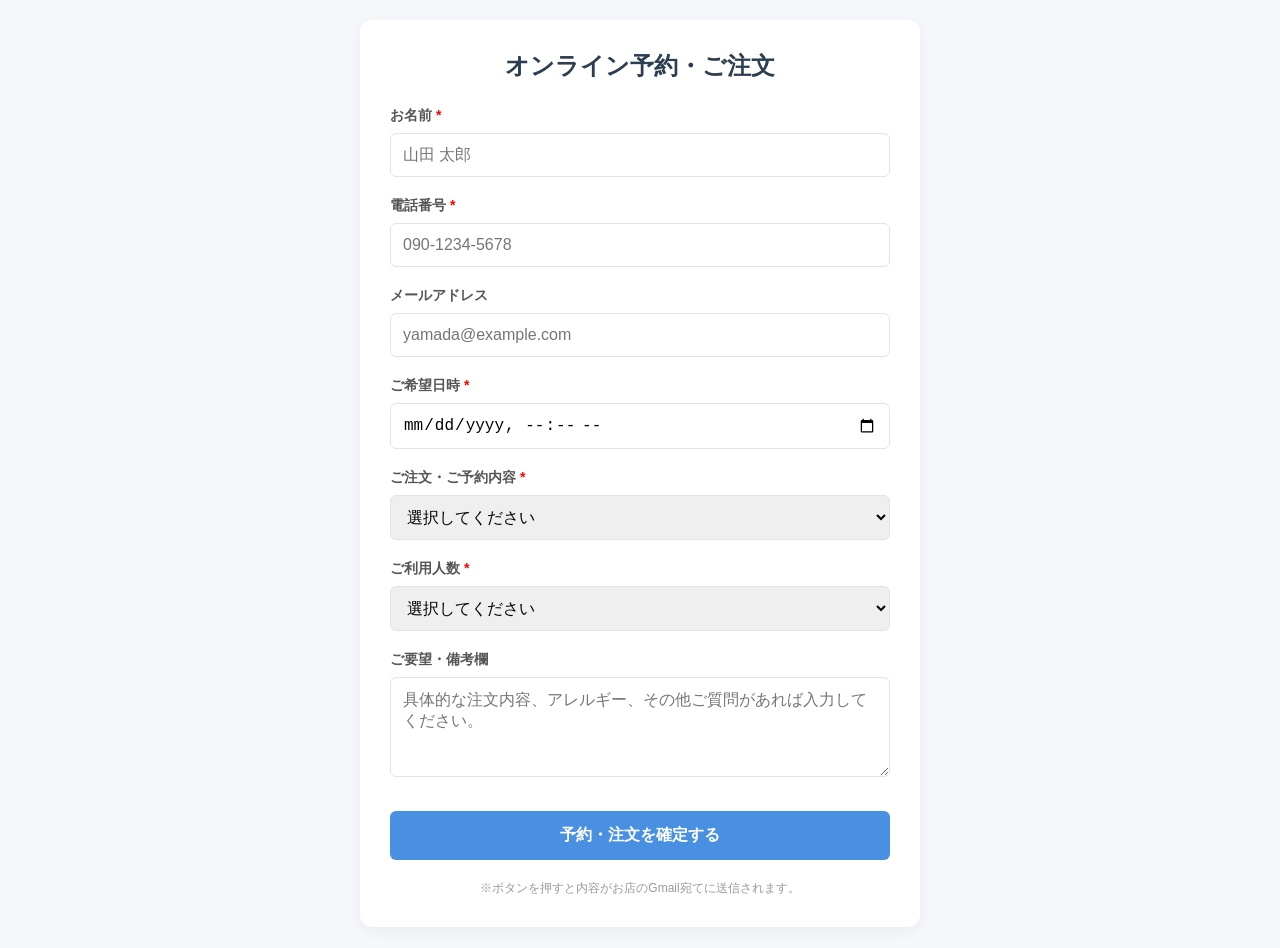
==== index.html @ 0af79a98 "Update index.html" ====
<!DOCTYPE html>
<html lang="ja">
<head>
    <meta charset="UTF-8">
    <meta name="viewport" content="width=device-width, initial-scale=1.0">
    <title>ご予約・ご注文フォーム</title>
    <style>
        :root {
            --primary-color: #4a90e2;
            --background-color: #f5f7fa;
            --card-background: #ffffff;
            --text-color: #333333;
            --border-color: #e1e4e8;
        }

        body {
            font-family: 'Helvetica Neue', Arial, sans-serif;
            background-color: var(--background-color);
            color: var(--text-color);
            margin: 0;
            padding: 20px;
            display: flex;
            justify-content: center;
            align-items: center;
            min-height: 100vh;
            box-sizing: border-box;
        }

        .reservation-card {
            background: var(--card-background);
            padding: 30px;
            border-radius: 12px;
            box-shadow: 0 4px 15px rgba(0, 0, 0, 0.05);
            width: 100%;
            max-width: 500px;
        }

        h2 {
            text-align: center;
            margin-top: 0;
            margin-bottom: 25px;
            color: #2c3e50;
            font-size: 24px;
        }

        .form-group {
            margin-bottom: 20px;
        }

        label {
            display: block;
            margin-bottom: 8px;
            font-weight: bold;
            font-size: 14px;
            color: #555;
        }

        input[type="text"],
        input[type="tel"],
        input[type="email"],
        input[type="datetime-local"],
        select,
        textarea {
            width: 100%;
            padding: 12px;
            border: 1px solid var(--border-color);
            border-radius: 6px;
            font-size: 16px;
            box-sizing: border-box;
            transition: border-color 0.3s;
        }

        input:focus, select:focus, textarea:focus {
            outline: none;
            border-color: var(--primary-color);
        }

        textarea {
            resize: vertical;
            min-height: 100px;
        }

        .submit-btn {
            width: 100%;
            background-color: var(--primary-color);
            color: white;
            border: none;
            padding: 14px;
            font-size: 16px;
            font-weight: bold;
            border-radius: 6px;
            cursor: pointer;
            transition: background-color 0.3s;
            margin-top: 10px;
        }

        .submit-btn:hover {
            background-color: #357abd;
        }

        .footer-note {
            text-align: center;
            font-size: 12px;
            color: #999;
            margin-top: 20px;
        }
    </style>
</head>
<body>

<div class="reservation-card">
    <h2>オンライン予約・ご注文</h2>
    
    <form action="https://formsubmit.co/kyuppi000@gmail.com" method="POST">
        
        <input type="hidden" name="_captcha" value="false">
        
        <input type="hidden" name="_subject" value="【自動通知】新しい予約・注文の申し込みが入りました！">

        <div class="form-group">
            <label for="name">お名前 <span style="color: red;">*</span></label>
            <input type="text" id="name" name="お名前" placeholder="山田 太郎" required>
        </div>

        <div class="form-group">
            <label for="tel">電話番号 <span style="color: red;">*</span></label>
            <input type="tel" id="tel" name="電話番号" placeholder="090-1234-5678" required>
        </div>

        <div class="form-group">
            <label for="email">メールアドレス</label>
            <input type="email" id="email" name="メールアドレス" placeholder="yamada@example.com">
        </div>

        <div class="form-group">
            <label for="datetime">ご希望日時 <span style="color: red;">*</span></label>
            <input type="datetime-local" id="datetime" name="ご希望日時" required>
        </div>

        <div class="form-group">
            <label for="order-select">ご注文・ご予約内容 <span style="color: red;">*</span></label>
            <select id="order-select" name="注文・予約内容" required>
                <option value="" disabled selected>選択してください</option>
                <option value="コースA（通常プラン）">コースA（通常プラン）</option>
                <option value="コースB（プレミアムプラン）">コースB（プレミアムプラン）</option>
                <option value="席のみのご予約">席のみのご予約</option>
                <option value="その他（備考欄に記載）">その他（備考欄に記載）</option>
            </select>
        </div>

        <div class="form-group">
            <label for="guests">ご利用人数 <span style="color: red;">*</span></label>
            <select id="guests" name="ご利用人数" required>
                <option value="" disabled selected>選択してください</option>
                <option value="1名">1名</option>
                <option value="2名">2名</option>
                <option value="3名">3名</option>
                <option value="4名">4名</option>
                <option value="5名以上">5名以上</option>
            </select>
        </div>

        <div class="form-group">
            <label for="comments">ご要望・備考欄</label>
            <textarea id="comments" name="ご要望・備考" placeholder="具体的な注文内容、アレルギー、その他ご質問があれば入力してください。"></textarea>
        </div>

        <button type="submit" class="submit-btn">予約・注文を確定する</button>
    </form>
    
    <div class="footer-note">
        ※ボタンを押すと内容がお店のGmail宛てに送信されます。
    </div>
</div>

</body>
</html>
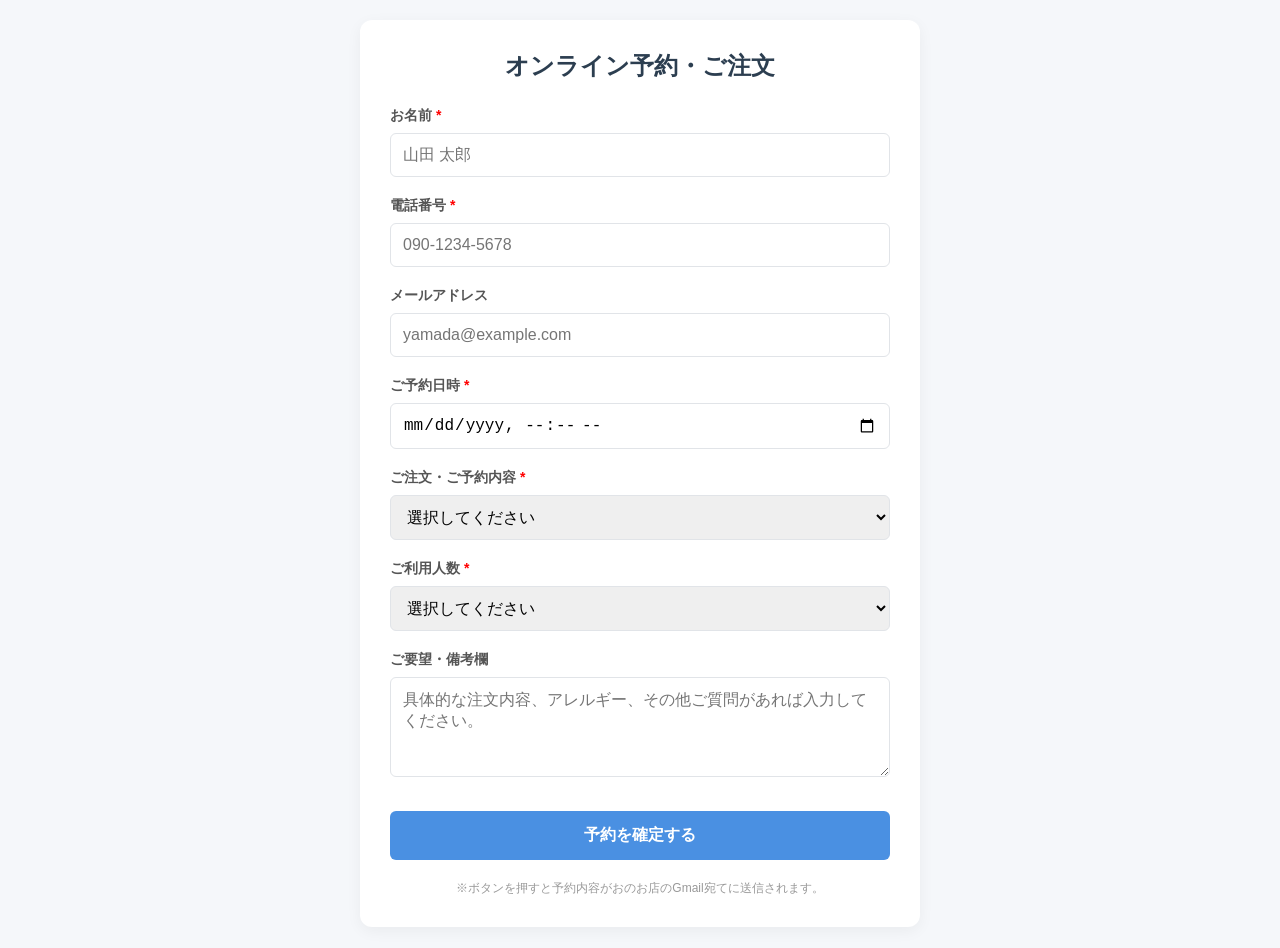
==== commit 0f2e902c: "Update index.html" ====
--- a/index.html
+++ b/index.html
@@ -114,7 +114,6 @@
     <form action="https://formsubmit.co/kyuppi000@gmail.com" method="POST">
         
         <input type="hidden" name="_captcha" value="false">
-        
         <input type="hidden" name="_subject" value="【自動通知】新しい予約・注文の申し込みが入りました！">
 
         <div class="form-group">
@@ -133,8 +132,8 @@
         </div>
 
         <div class="form-group">
-            <label for="datetime">ご希望日時 <span style="color: red;">*</span></label>
-            <input type="datetime-local" id="datetime" name="ご希望日時" required>
+            <label for="datetime">ご予約日時 <span style="color: red;">*</span></label>
+            <input type="datetime-local" id="datetime" name="ご予約日時" required>
         </div>
 
         <div class="form-group">
@@ -165,11 +164,11 @@
             <textarea id="comments" name="ご要望・備考" placeholder="具体的な注文内容、アレルギー、その他ご質問があれば入力してください。"></textarea>
         </div>
 
-        <button type="submit" class="submit-btn">予約・注文を確定する</button>
+        <button type="submit" class="submit-btn">予約を確定する</button>
     </form>
     
     <div class="footer-note">
-        ※ボタンを押すと内容がお店のGmail宛てに送信されます。
+        ※ボタンを押すと予約内容がおのお店のGmail宛てに送信されます。
     </div>
 </div>
 
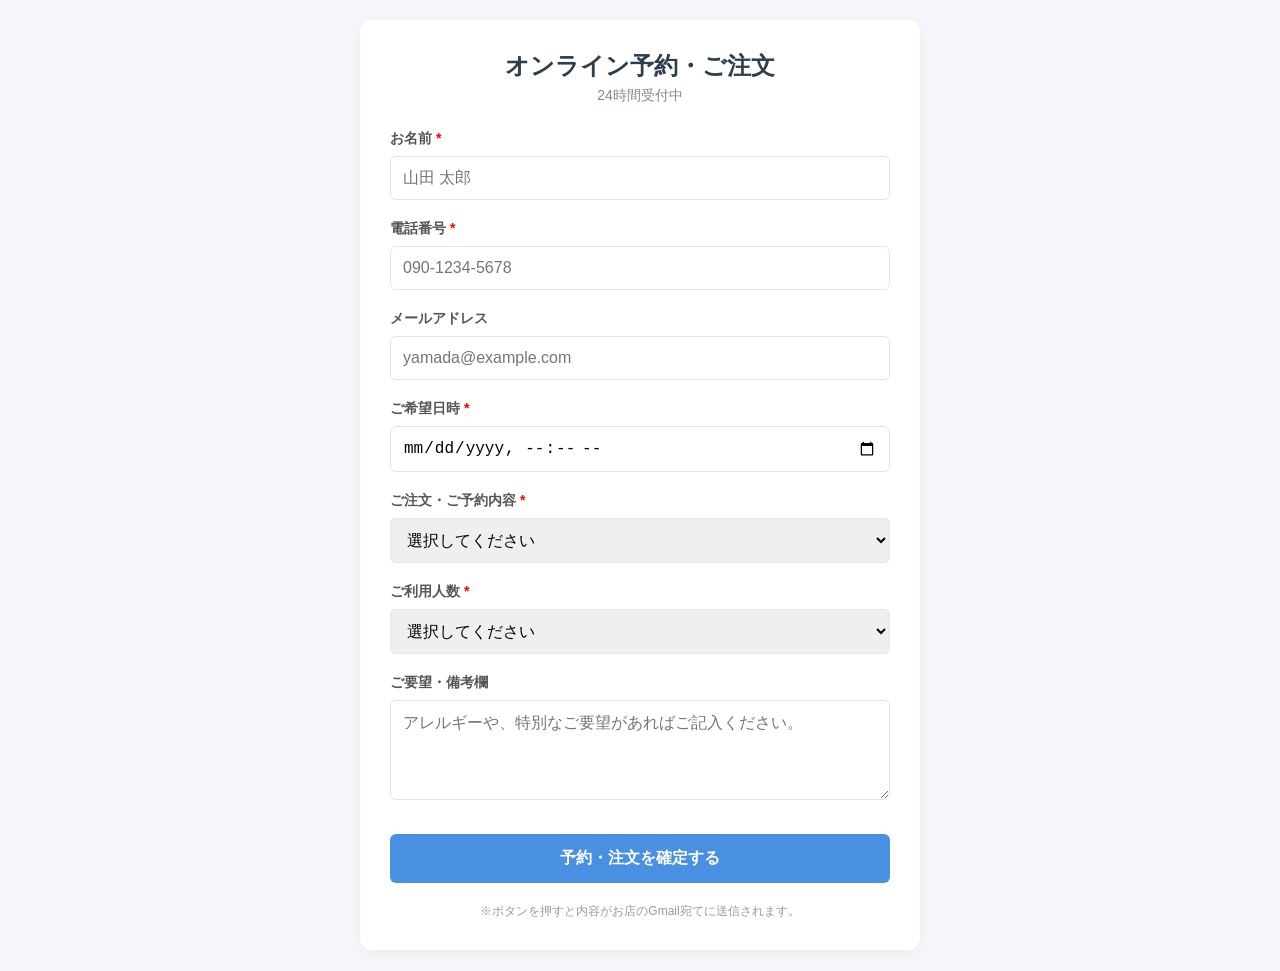
==== commit 29060851: "Revise online reservation form structure and styles Updated the reservation form with new layout and" ====
--- a/index.html
+++ b/index.html
@@ -3,7 +3,7 @@
 <head>
     <meta charset="UTF-8">
     <meta name="viewport" content="width=device-width, initial-scale=1.0">
-    <title>ご予約・ご注文フォーム</title>
+    <title>オンライン予約・ご注文フォーム</title>
     <style>
         :root {
             --primary-color: #4a90e2;
@@ -38,9 +38,29 @@
         h2 {
             text-align: center;
             margin-top: 0;
-            margin-bottom: 25px;
+            margin-bottom: 5px;
             color: #2c3e50;
             font-size: 24px;
+        }
+
+        .subtitle {
+            text-align: center;
+            color: #7f8c8d;
+            font-size: 14px;
+            margin-bottom: 25px;
+        }
+
+        /* 💡 臨時休業などのお知らせを表示するエリア */
+        .notice-banner {
+            background-color: #fff3cd;
+            border-left: 4px solid #ffc107;
+            color: #856404;
+            padding: 12px;
+            margin-bottom: 20px;
+            border-radius: 4px;
+            font-size: 14px;
+            font-weight: bold;
+            display: none; /* お知らせがある時だけ、ここを 'block' に書き換えます */
         }
 
         .form-group {
@@ -110,10 +130,16 @@
 
 <div class="reservation-card">
     <h2>オンライン予約・ご注文</h2>
+    <div class="subtitle">24時間受付中</div>
+
+    <div class="notice-banner">
+        【重要なお知らせ】〇月〇日は臨時休業とさせていただきます。
+    </div>
     
     <form action="https://formsubmit.co/kyuppi000@gmail.com" method="POST">
         
         <input type="hidden" name="_captcha" value="false">
+        
         <input type="hidden" name="_subject" value="【自動通知】新しい予約・注文の申し込みが入りました！">
 
         <div class="form-group">
@@ -132,7 +158,7 @@
         </div>
 
         <div class="form-group">
-            <label for="datetime">ご予約日時 <span style="color: red;">*</span></label>
+            <label for="datetime">ご希望日時 <span style="color: red;">*</span></label>
             <input type="datetime-local" id="datetime" name="ご予約日時" required>
         </div>
 
@@ -140,9 +166,13 @@
             <label for="order-select">ご注文・ご予約内容 <span style="color: red;">*</span></label>
             <select id="order-select" name="注文・予約内容" required>
                 <option value="" disabled selected>選択してください</option>
+                
                 <option value="コースA（通常プラン）">コースA（通常プラン）</option>
                 <option value="コースB（プレミアムプラン）">コースB（プレミアムプラン）</option>
                 <option value="席のみのご予約">席のみのご予約</option>
+                
+                <option value="限定イベントプラン" disabled>限定イベントプラン（本日売り切れ）</option>
+                
                 <option value="その他（備考欄に記載）">その他（備考欄に記載）</option>
             </select>
         </div>
@@ -161,14 +191,14 @@
 
         <div class="form-group">
             <label for="comments">ご要望・備考欄</label>
-            <textarea id="comments" name="ご要望・備考" placeholder="具体的な注文内容、アレルギー、その他ご質問があれば入力してください。"></textarea>
-        </div>
-
-        <button type="submit" class="submit-btn">予約を確定する</button>
+            <textarea id="comments" name="ご要望・備考" placeholder="アレルギーや、特別なご要望があればご記入ください。"></textarea>
+        </div>
+
+        <button type="submit" class="submit-btn">予約・注文を確定する</button>
     </form>
     
     <div class="footer-note">
-        ※ボタンを押すと予約内容がおのお店のGmail宛てに送信されます。
+        ※ボタンを押すと内容がお店のGmail宛てに送信されます。
     </div>
 </div>
 
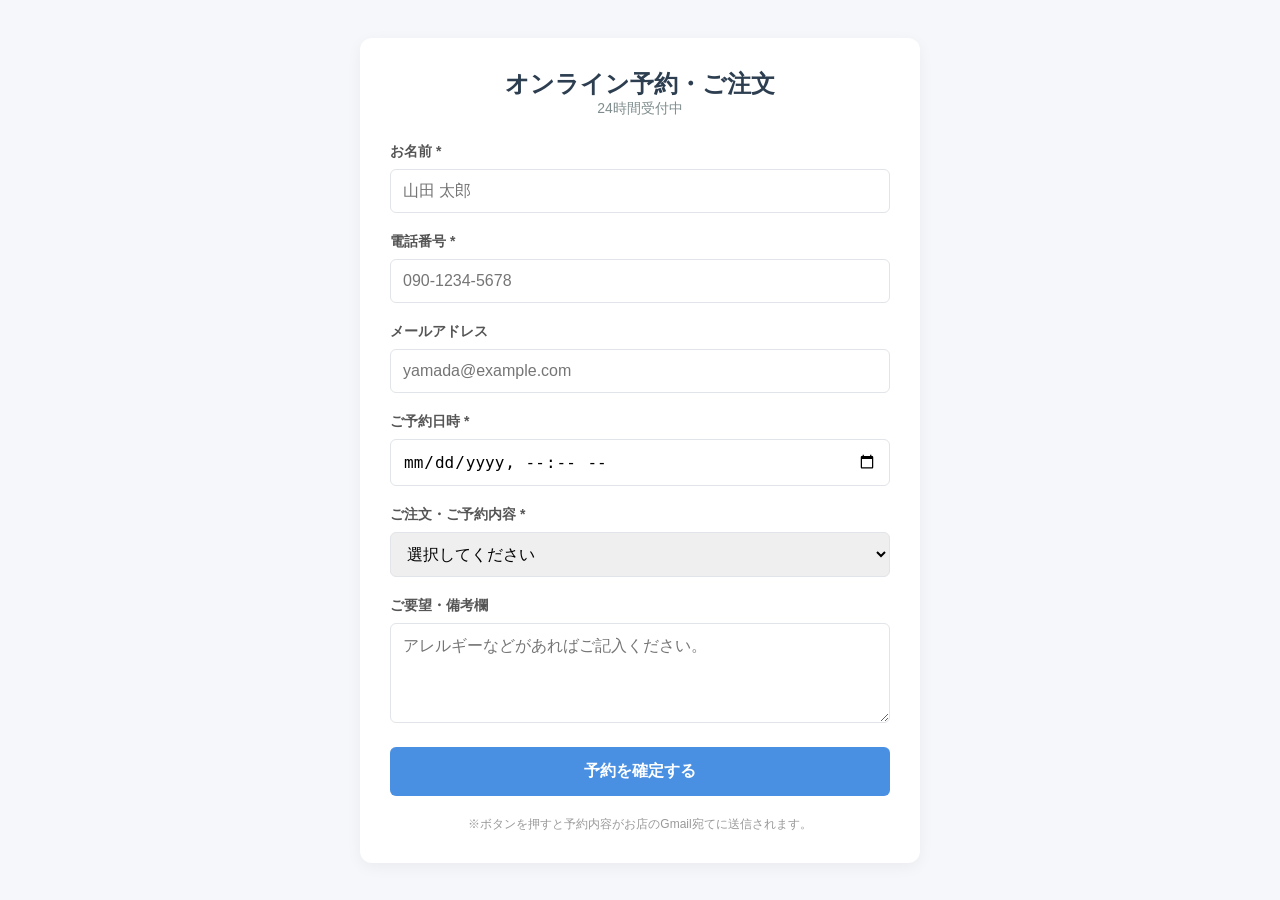
==== commit 834d7beb: "Update index.html" ====
--- a/index.html
+++ b/index.html
@@ -3,127 +3,21 @@
 <head>
     <meta charset="UTF-8">
     <meta name="viewport" content="width=device-width, initial-scale=1.0">
-    <title>オンライン予約・ご注文フォーム</title>
+    <title>オンライン予約・ご注文</title>
     <style>
-        :root {
-            --primary-color: #4a90e2;
-            --background-color: #f5f7fa;
-            --card-background: #ffffff;
-            --text-color: #333333;
-            --border-color: #e1e4e8;
-        }
-
-        body {
-            font-family: 'Helvetica Neue', Arial, sans-serif;
-            background-color: var(--background-color);
-            color: var(--text-color);
-            margin: 0;
-            padding: 20px;
-            display: flex;
-            justify-content: center;
-            align-items: center;
-            min-height: 100vh;
-            box-sizing: border-box;
-        }
-
-        .reservation-card {
-            background: var(--card-background);
-            padding: 30px;
-            border-radius: 12px;
-            box-shadow: 0 4px 15px rgba(0, 0, 0, 0.05);
-            width: 100%;
-            max-width: 500px;
-        }
-
-        h2 {
-            text-align: center;
-            margin-top: 0;
-            margin-bottom: 5px;
-            color: #2c3e50;
-            font-size: 24px;
-        }
-
-        .subtitle {
-            text-align: center;
-            color: #7f8c8d;
-            font-size: 14px;
-            margin-bottom: 25px;
-        }
-
-        /* 💡 臨時休業などのお知らせを表示するエリア */
-        .notice-banner {
-            background-color: #fff3cd;
-            border-left: 4px solid #ffc107;
-            color: #856404;
-            padding: 12px;
-            margin-bottom: 20px;
-            border-radius: 4px;
-            font-size: 14px;
-            font-weight: bold;
-            display: none; /* お知らせがある時だけ、ここを 'block' に書き換えます */
-        }
-
-        .form-group {
-            margin-bottom: 20px;
-        }
-
-        label {
-            display: block;
-            margin-bottom: 8px;
-            font-weight: bold;
-            font-size: 14px;
-            color: #555;
-        }
-
-        input[type="text"],
-        input[type="tel"],
-        input[type="email"],
-        input[type="datetime-local"],
-        select,
-        textarea {
-            width: 100%;
-            padding: 12px;
-            border: 1px solid var(--border-color);
-            border-radius: 6px;
-            font-size: 16px;
-            box-sizing: border-box;
-            transition: border-color 0.3s;
-        }
-
-        input:focus, select:focus, textarea:focus {
-            outline: none;
-            border-color: var(--primary-color);
-        }
-
-        textarea {
-            resize: vertical;
-            min-height: 100px;
-        }
-
-        .submit-btn {
-            width: 100%;
-            background-color: var(--primary-color);
-            color: white;
-            border: none;
-            padding: 14px;
-            font-size: 16px;
-            font-weight: bold;
-            border-radius: 6px;
-            cursor: pointer;
-            transition: background-color 0.3s;
-            margin-top: 10px;
-        }
-
-        .submit-btn:hover {
-            background-color: #357abd;
-        }
-
-        .footer-note {
-            text-align: center;
-            font-size: 12px;
-            color: #999;
-            margin-top: 20px;
-        }
+        :root { --primary-color: #4a90e2; --background-color: #f5f7fa; --card-background: #ffffff; --text-color: #333333; --border-color: #e1e4e8; }
+        body { font-family: 'Helvetica Neue', Arial, sans-serif; background-color: var(--background-color); color: var(--text-color); margin: 0; padding: 20px; display: flex; justify-content: center; align-items: center; min-height: 100vh; box-sizing: border-box; }
+        .reservation-card { background: var(--card-background); padding: 30px; border-radius: 12px; box-shadow: 0 4px 15px rgba(0, 0, 0, 0.05); width: 100%; max-width: 500px; }
+        h2, .subtitle { text-align: center; margin: 0; }
+        h2 { color: #2c3e50; font-size: 24px; }
+        .subtitle { color: #7f8c8d; font-size: 14px; margin-bottom: 25px; }
+        .notice-banner { background-color: #fff3cd; border-left: 4px solid #ffc107; color: #856404; padding: 12px; margin-bottom: 20px; border-radius: 4px; font-size: 14px; font-weight: bold; display: none; }
+        .form-group { margin-bottom: 20px; }
+        label { display: block; margin-bottom: 8px; font-weight: bold; font-size: 14px; color: #555; }
+        input, select, textarea { width: 100%; padding: 12px; border: 1px solid var(--border-color); border-radius: 6px; font-size: 16px; box-sizing: border-box; }
+        textarea { resize: vertical; min-height: 100px; }
+        .submit-btn { width: 100%; background-color: var(--primary-color); color: white; border: none; padding: 14px; font-size: 16px; font-weight: bold; border-radius: 6px; cursor: pointer; }
+        .footer-note { text-align: center; font-size: 12px; color: #999; margin-top: 20px; }
     </style>
 </head>
 <body>
@@ -132,75 +26,82 @@
     <h2>オンライン予約・ご注文</h2>
     <div class="subtitle">24時間受付中</div>
 
-    <div class="notice-banner">
-        【重要なお知らせ】〇月〇日は臨時休業とさせていただきます。
-    </div>
+    <div id="holiday-notice" class="notice-banner">【重要】本日は臨時休業とさせていただきます。</div>
     
     <form action="https://formsubmit.co/kyuppi000@gmail.com" method="POST">
-        
         <input type="hidden" name="_captcha" value="false">
-        
-        <input type="hidden" name="_subject" value="【自動通知】新しい予約・注文の申し込みが入りました！">
+        <input type="hidden" name="_subject" value="【自動通知】新しい予約・注文が入りました！">
 
         <div class="form-group">
-            <label for="name">お名前 <span style="color: red;">*</span></label>
-            <input type="text" id="name" name="お名前" placeholder="山田 太郎" required>
+            <label>お名前 *</label>
+            <input type="text" name="お名前" placeholder="山田 太郎" required>
         </div>
 
         <div class="form-group">
-            <label for="tel">電話番号 <span style="color: red;">*</span></label>
-            <input type="tel" id="tel" name="電話番号" placeholder="090-1234-5678" required>
+            <label>電話番号 *</label>
+            <input type="tel" name="電話番号" placeholder="090-1234-5678" required>
         </div>
 
         <div class="form-group">
-            <label for="email">メールアドレス</label>
-            <input type="email" id="email" name="メールアドレス" placeholder="yamada@example.com">
+            <label>メールアドレス</label>
+            <input type="email" name="メールアドレス" placeholder="yamada@example.com">
         </div>
 
         <div class="form-group">
-            <label for="datetime">ご希望日時 <span style="color: red;">*</span></label>
-            <input type="datetime-local" id="datetime" name="ご予約日時" required>
+            <label>ご予約日時 *</label>
+            <input type="datetime-local" name="ご予約日時" required>
         </div>
 
         <div class="form-group">
-            <label for="order-select">ご注文・ご予約内容 <span style="color: red;">*</span></label>
+            <label>ご注文・ご予約内容 *</label>
             <select id="order-select" name="注文・予約内容" required>
                 <option value="" disabled selected>選択してください</option>
-                
-                <option value="コースA（通常プラン）">コースA（通常プラン）</option>
-                <option value="コースB（プレミアムプラン）">コースB（プレミアムプラン）</option>
-                <option value="席のみのご予約">席のみのご予約</option>
-                
-                <option value="限定イベントプラン" disabled>限定イベントプラン（本日売り切れ）</option>
-                
-                <option value="その他（備考欄に記載）">その他（備考欄に記載）</option>
+                <option value="コースA（通常プラン）" id="menu-A">コースA（通常プラン）</option>
+                <option value="コースB（プレミアムプラン）" id="menu-B">コースB（プレミアムプラン）</option>
+                <option value="席のみのご予約" id="menu-C">席のみのご予約</option>
             </select>
         </div>
 
         <div class="form-group">
-            <label for="guests">ご利用人数 <span style="color: red;">*</span></label>
-            <select id="guests" name="ご利用人数" required>
-                <option value="" disabled selected>選択してください</option>
-                <option value="1名">1名</option>
-                <option value="2名">2名</option>
-                <option value="3名">3名</option>
-                <option value="4名">4名</option>
-                <option value="5名以上">5名以上</option>
-            </select>
+            <label>ご要望・備考欄</label>
+            <textarea name="ご要望・備考" placeholder="アレルギーなどがあればご記入ください。"></textarea>
         </div>
 
-        <div class="form-group">
-            <label for="comments">ご要望・備考欄</label>
-            <textarea id="comments" name="ご要望・備考" placeholder="アレルギーや、特別なご要望があればご記入ください。"></textarea>
-        </div>
-
-        <button type="submit" class="submit-btn">予約・注文を確定する</button>
+        <button type="submit" class="submit-btn" id="submit-btn">予約を確定する</button>
     </form>
-    
-    <div class="footer-note">
-        ※ボタンを押すと内容がお店のGmail宛てに送信されます。
-    </div>
+    <div class="footer-note">※ボタンを押すと予約内容がお店のGmail宛てに送信されます。</div>
 </div>
 
+<script>
+    // 管理画面からの設定を読み込んで反映する
+    function reflectAdminSettings() {
+        // 臨時休業のチェック
+        const isHoliday = localStorage.getItem('isHoliday') === 'true';
+        const holidayNotice = document.getElementById('holiday-notice');
+        const submitBtn = document.getElementById('submit-btn');
+        if (isHoliday) {
+            holidayNotice.style.display = 'block';
+            submitBtn.disabled = true;
+            submitBtn.style.backgroundColor = '#ccc';
+            submitBtn.innerText = 'ただいま休業中です';
+        }
+
+        // 売り切れのチェック
+        if (localStorage.getItem('soldOutA') === 'true') {
+            const m = document.getElementById('menu-A');
+            m.disabled = true; m.innerText += '（売り切れ）';
+        }
+        if (localStorage.getItem('soldOutB') === 'true') {
+            const m = document.getElementById('menu-B');
+            m.disabled = true; m.innerText += '（売り切れ）';
+        }
+        if (localStorage.getItem('soldOutC') === 'true') {
+            const m = document.getElementById('menu-C');
+            m.disabled = true; m.innerText += '（売り切れ）';
+        }
+    }
+    window.onload = reflectAdminSettings;
+</script>
 </body>
 </html>
+
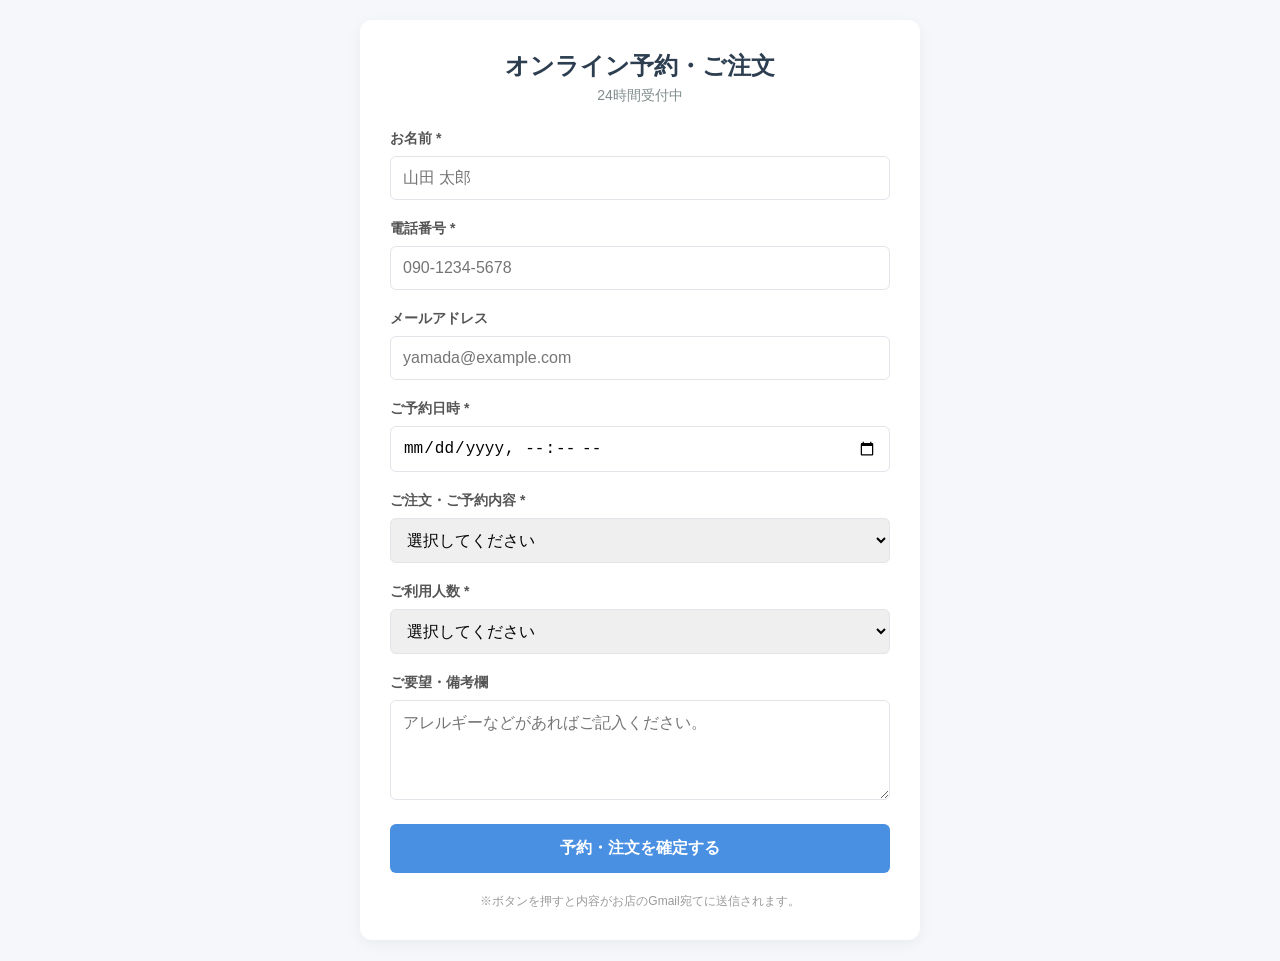
==== commit 530f1cab: "Update index.html" ====
--- a/index.html
+++ b/index.html
@@ -3,21 +3,110 @@
 <head>
     <meta charset="UTF-8">
     <meta name="viewport" content="width=device-width, initial-scale=1.0">
-    <title>オンライン予約・ご注文</title>
+    <title>オンライン予約・ご注文フォーム</title>
     <style>
-        :root { --primary-color: #4a90e2; --background-color: #f5f7fa; --card-background: #ffffff; --text-color: #333333; --border-color: #e1e4e8; }
-        body { font-family: 'Helvetica Neue', Arial, sans-serif; background-color: var(--background-color); color: var(--text-color); margin: 0; padding: 20px; display: flex; justify-content: center; align-items: center; min-height: 100vh; box-sizing: border-box; }
-        .reservation-card { background: var(--card-background); padding: 30px; border-radius: 12px; box-shadow: 0 4px 15px rgba(0, 0, 0, 0.05); width: 100%; max-width: 500px; }
-        h2, .subtitle { text-align: center; margin: 0; }
-        h2 { color: #2c3e50; font-size: 24px; }
-        .subtitle { color: #7f8c8d; font-size: 14px; margin-bottom: 25px; }
-        .notice-banner { background-color: #fff3cd; border-left: 4px solid #ffc107; color: #856404; padding: 12px; margin-bottom: 20px; border-radius: 4px; font-size: 14px; font-weight: bold; display: none; }
-        .form-group { margin-bottom: 20px; }
-        label { display: block; margin-bottom: 8px; font-weight: bold; font-size: 14px; color: #555; }
-        input, select, textarea { width: 100%; padding: 12px; border: 1px solid var(--border-color); border-radius: 6px; font-size: 16px; box-sizing: border-box; }
-        textarea { resize: vertical; min-height: 100px; }
-        .submit-btn { width: 100%; background-color: var(--primary-color); color: white; border: none; padding: 14px; font-size: 16px; font-weight: bold; border-radius: 6px; cursor: pointer; }
-        .footer-note { text-align: center; font-size: 12px; color: #999; margin-top: 20px; }
+        :root {
+            --primary-color: #4a90e2;
+            --background-color: #f5f7fa;
+            --card-background: #ffffff;
+            --text-color: #333333;
+            --border-color: #e1e4e8;
+        }
+
+        body {
+            font-family: 'Helvetica Neue', Arial, sans-serif;
+            background-color: var(--background-color);
+            color: var(--text-color);
+            margin: 0;
+            padding: 20px;
+            display: flex;
+            justify-content: center;
+            align-items: center;
+            min-height: 100vh;
+            box-sizing: border-box;
+        }
+
+        .reservation-card {
+            background: var(--card-background);
+            padding: 30px;
+            border-radius: 12px;
+            box-shadow: 0 4px 15px rgba(0, 0, 0, 0.05);
+            width: 100%;
+            max-width: 500px;
+        }
+
+        h2 {
+            text-align: center;
+            margin-top: 0;
+            margin-bottom: 5px;
+            color: #2c3e50;
+            font-size: 24px;
+        }
+
+        .subtitle {
+            text-align: center;
+            color: #7f8c8d;
+            font-size: 14px;
+            margin-bottom: 25px;
+        }
+
+        /* 🛑 臨時休業お知らせバナー */
+        .notice-banner {
+            background-color: #fff3cd;
+            border-left: 4px solid #ffc107;
+            color: #856404;
+            padding: 12px;
+            margin-bottom: 20px;
+            border-radius: 4px;
+            font-size: 14px;
+            font-weight: bold;
+            display: none;
+        }
+
+        .form-group {
+            margin-bottom: 20px;
+        }
+
+        label {
+            display: block;
+            margin-bottom: 8px;
+            font-weight: bold;
+            font-size: 14px;
+            color: #555;
+        }
+
+        input, select, textarea {
+            width: 100%;
+            padding: 12px;
+            border: 1px solid var(--border-color);
+            border-radius: 6px;
+            font-size: 16px;
+            box-sizing: border-box;
+        }
+
+        textarea {
+            resize: vertical;
+            min-height: 100px;
+        }
+
+        .submit-btn {
+            width: 100%;
+            background-color: var(--primary-color);
+            color: white;
+            border: none;
+            padding: 14px;
+            font-size: 16px;
+            font-weight: bold;
+            border-radius: 6px;
+            cursor: pointer;
+        }
+
+        .footer-note {
+            text-align: center;
+            font-size: 12px;
+            color: #999;
+            margin-top: 20px;
+        }
     </style>
 </head>
 <body>
@@ -30,7 +119,7 @@
     
     <form action="https://formsubmit.co/kyuppi000@gmail.com" method="POST">
         <input type="hidden" name="_captcha" value="false">
-        <input type="hidden" name="_subject" value="【自動通知】新しい予約・注文が入りました！">
+        <input type="hidden" name="_subject" value="【自動通知】新しい予約・注文の申し込みが入りました！">
 
         <div class="form-group">
             <label>お名前 *</label>
@@ -63,45 +152,60 @@
         </div>
 
         <div class="form-group">
+            <label>ご利用人数 *</label>
+            <select name="ご利用人数" required>
+                <option value="" disabled selected>選択してください</option>
+                <option value="1名">1名</option>
+                <option value="2名">2名</option>
+                <option value="3名">3名</option>
+                <option value="4名">4名</option>
+                <option value="5名以上">5名以上</option>
+            </select>
+        </div>
+
+        <div class="form-group">
             <label>ご要望・備考欄</label>
             <textarea name="ご要望・備考" placeholder="アレルギーなどがあればご記入ください。"></textarea>
         </div>
 
-        <button type="submit" class="submit-btn" id="submit-btn">予約を確定する</button>
+        <button type="submit" class="submit-btn" id="submit-btn">予約・注文を確定する</button>
     </form>
-    <div class="footer-note">※ボタンを押すと予約内容がお店のGmail宛てに送信されます。</div>
+    
+    <div class="footer-note">
+        ※ボタンを押すと内容がお店のGmail宛てに送信されます。
+    </div>
 </div>
 
 <script>
-    // 管理画面からの設定を読み込んで反映する
-    function reflectAdminSettings() {
-        // 臨時休業のチェック
-        const isHoliday = localStorage.getItem('isHoliday') === 'true';
-        const holidayNotice = document.getElementById('holiday-notice');
-        const submitBtn = document.getElementById('submit-btn');
-        if (isHoliday) {
-            holidayNotice.style.display = 'block';
-            submitBtn.disabled = true;
-            submitBtn.style.backgroundColor = '#ccc';
-            submitBtn.innerText = 'ただいま休業中です';
-        }
-
-        // 売り切れのチェック
-        if (localStorage.getItem('soldOutA') === 'true') {
-            const m = document.getElementById('menu-A');
-            m.disabled = true; m.innerText += '（売り切れ）';
-        }
-        if (localStorage.getItem('soldOutB') === 'true') {
-            const m = document.getElementById('menu-B');
-            m.disabled = true; m.innerText += '（売り切れ）';
-        }
-        if (localStorage.getItem('soldOutC') === 'true') {
-            const m = document.getElementById('menu-C');
-            m.disabled = true; m.innerText += '（売り切れ）';
+    // 誰のスマホから開いても、リアルタイムに管理画面の設定を同期するシステム
+    const BIN_ID = '6584289a0574da7622da443d'; 
+    
+    async function loadSettings() {
+        try {
+            const res = await fetch(`https://api.jsonbin.io/v3/b/${BIN_ID}/latest`, {
+                headers: { 'X-Master-Key': '$2a$10$wN9D9aJID76bN7N0/C6yUe0FwN7O.Z3VjUo88.ZqgY8S32eKeZJu6' }
+            });
+            const data = await res.json();
+            const status = data.record;
+
+            // 臨時休業の反映
+            if (status.isHoliday) {
+                document.getElementById('holiday-notice').style.display = 'block';
+                const btn = document.getElementById('submit-btn');
+                btn.disabled = true;
+                btn.style.backgroundColor = '#ccc';
+                btn.innerText = 'ただいま休業中です';
+            }
+
+            // 売り切れの反映
+            if (status.soldOutA) { const m = document.getElementById('menu-A'); m.disabled = true; m.innerText += '（売り切れ）'; }
+            if (status.soldOutB) { const m = document.getElementById('menu-B'); m.disabled = true; m.innerText += '（売り切れ）'; }
+            if (status.soldOutC) { const m = document.getElementById('menu-C'); m.disabled = true; m.innerText += '（売り切れ）'; }
+        } catch (e) {
+            console.error("設定の読み込みに失敗しました", e);
         }
     }
-    window.onload = reflectAdminSettings;
+    window.onload = loadSettings;
 </script>
 </body>
 </html>
-
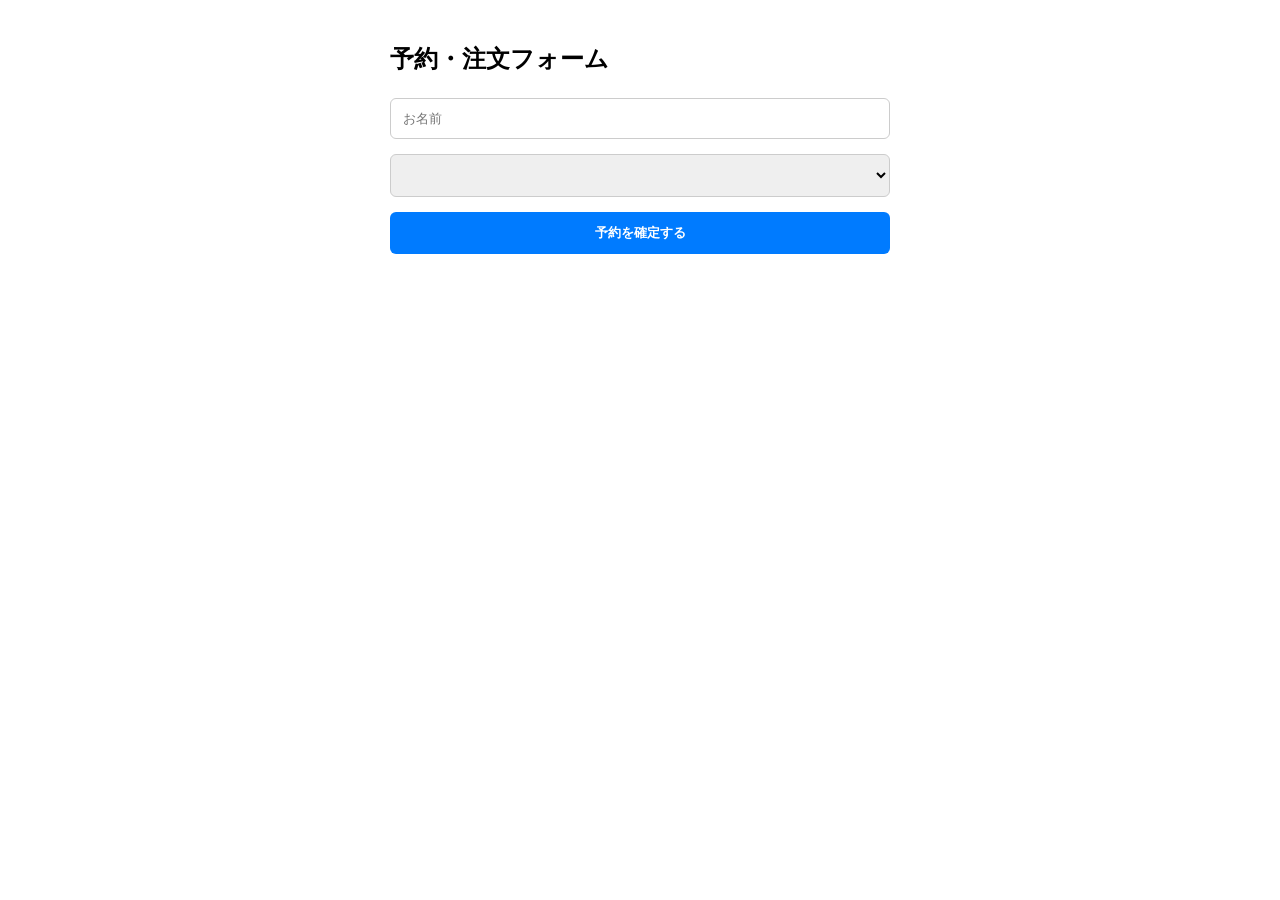
==== commit cd869bcb: "Refactor reservation form HTML structure and styles" ====
--- a/index.html
+++ b/index.html
@@ -2,210 +2,39 @@
 <html lang="ja">
 <head>
     <meta charset="UTF-8">
-    <meta name="viewport" content="width=device-width, initial-scale=1.0">
-    <title>オンライン予約・ご注文フォーム</title>
+    <title>予約・注文フォーム</title>
     <style>
-        :root {
-            --primary-color: #4a90e2;
-            --background-color: #f5f7fa;
-            --card-background: #ffffff;
-            --text-color: #333333;
-            --border-color: #e1e4e8;
-        }
-
-        body {
-            font-family: 'Helvetica Neue', Arial, sans-serif;
-            background-color: var(--background-color);
-            color: var(--text-color);
-            margin: 0;
-            padding: 20px;
-            display: flex;
-            justify-content: center;
-            align-items: center;
-            min-height: 100vh;
-            box-sizing: border-box;
-        }
-
-        .reservation-card {
-            background: var(--card-background);
-            padding: 30px;
-            border-radius: 12px;
-            box-shadow: 0 4px 15px rgba(0, 0, 0, 0.05);
-            width: 100%;
-            max-width: 500px;
-        }
-
-        h2 {
-            text-align: center;
-            margin-top: 0;
-            margin-bottom: 5px;
-            color: #2c3e50;
-            font-size: 24px;
-        }
-
-        .subtitle {
-            text-align: center;
-            color: #7f8c8d;
-            font-size: 14px;
-            margin-bottom: 25px;
-        }
-
-        /* 🛑 臨時休業お知らせバナー */
-        .notice-banner {
-            background-color: #fff3cd;
-            border-left: 4px solid #ffc107;
-            color: #856404;
-            padding: 12px;
-            margin-bottom: 20px;
-            border-radius: 4px;
-            font-size: 14px;
-            font-weight: bold;
-            display: none;
-        }
-
-        .form-group {
-            margin-bottom: 20px;
-        }
-
-        label {
-            display: block;
-            margin-bottom: 8px;
-            font-weight: bold;
-            font-size: 14px;
-            color: #555;
-        }
-
-        input, select, textarea {
-            width: 100%;
-            padding: 12px;
-            border: 1px solid var(--border-color);
-            border-radius: 6px;
-            font-size: 16px;
-            box-sizing: border-box;
-        }
-
-        textarea {
-            resize: vertical;
-            min-height: 100px;
-        }
-
-        .submit-btn {
-            width: 100%;
-            background-color: var(--primary-color);
-            color: white;
-            border: none;
-            padding: 14px;
-            font-size: 16px;
-            font-weight: bold;
-            border-radius: 6px;
-            cursor: pointer;
-        }
-
-        .footer-note {
-            text-align: center;
-            font-size: 12px;
-            color: #999;
-            margin-top: 20px;
-        }
+        body { font-family: sans-serif; padding: 20px; max-width: 500px; margin: auto; line-height: 1.6; }
+        .banner { background: #fff3cd; color: #856404; padding: 15px; border-left: 5px solid #ffc107; margin-bottom: 20px; display: none; font-weight: bold; }
+        input, select, button { width: 100%; padding: 12px; margin-bottom: 15px; border: 1px solid #ccc; border-radius: 6px; box-sizing: border-box; }
+        button { background: #007bff; color: white; border: none; font-weight: bold; cursor: pointer; }
+        button:disabled { background: #ccc; }
     </style>
 </head>
 <body>
+    <div id="holiday-banner" class="banner">【重要】本日は臨時休業のため、予約を受け付けておりません。</div>
+    <h2>予約・注文フォーム</h2>
+    <form action="https://formsubmit.co/kyuppi000@gmail.com" method="POST">
+        <input type="text" name="お名前" placeholder="お名前" required>
+        <select id="menu-select" name="メニュー" required></select>
+        <button type="submit" id="submit-btn">予約を確定する</button>
+    </form>
 
-<div class="reservation-card">
-    <h2>オンライン予約・ご注文</h2>
-    <div class="subtitle">24時間受付中</div>
+    <script>
+        const BIN_ID = '6584289a0574da7622da443d';
+        const KEY = '$2a$10$wN9D9aJID76bN7N0/C6yUe0FwN7O.Z3VjUo88.ZqgY8S32eKeZJu6';
 
-    <div id="holiday-notice" class="notice-banner">【重要】本日は臨時休業とさせていただきます。</div>
-    
-    <form action="https://formsubmit.co/kyuppi000@gmail.com" method="POST">
-        <input type="hidden" name="_captcha" value="false">
-        <input type="hidden" name="_subject" value="【自動通知】新しい予約・注文の申し込みが入りました！">
-
-        <div class="form-group">
-            <label>お名前 *</label>
-            <input type="text" name="お名前" placeholder="山田 太郎" required>
-        </div>
-
-        <div class="form-group">
-            <label>電話番号 *</label>
-            <input type="tel" name="電話番号" placeholder="090-1234-5678" required>
-        </div>
-
-        <div class="form-group">
-            <label>メールアドレス</label>
-            <input type="email" name="メールアドレス" placeholder="yamada@example.com">
-        </div>
-
-        <div class="form-group">
-            <label>ご予約日時 *</label>
-            <input type="datetime-local" name="ご予約日時" required>
-        </div>
-
-        <div class="form-group">
-            <label>ご注文・ご予約内容 *</label>
-            <select id="order-select" name="注文・予約内容" required>
-                <option value="" disabled selected>選択してください</option>
-                <option value="コースA（通常プラン）" id="menu-A">コースA（通常プラン）</option>
-                <option value="コースB（プレミアムプラン）" id="menu-B">コースB（プレミアムプラン）</option>
-                <option value="席のみのご予約" id="menu-C">席のみのご予約</option>
-            </select>
-        </div>
-
-        <div class="form-group">
-            <label>ご利用人数 *</label>
-            <select name="ご利用人数" required>
-                <option value="" disabled selected>選択してください</option>
-                <option value="1名">1名</option>
-                <option value="2名">2名</option>
-                <option value="3名">3名</option>
-                <option value="4名">4名</option>
-                <option value="5名以上">5名以上</option>
-            </select>
-        </div>
-
-        <div class="form-group">
-            <label>ご要望・備考欄</label>
-            <textarea name="ご要望・備考" placeholder="アレルギーなどがあればご記入ください。"></textarea>
-        </div>
-
-        <button type="submit" class="submit-btn" id="submit-btn">予約・注文を確定する</button>
-    </form>
-    
-    <div class="footer-note">
-        ※ボタンを押すと内容がお店のGmail宛てに送信されます。
-    </div>
-</div>
-
-<script>
-    // 誰のスマホから開いても、リアルタイムに管理画面の設定を同期するシステム
-    const BIN_ID = '6584289a0574da7622da443d'; 
-    
-    async function loadSettings() {
-        try {
-            const res = await fetch(`https://api.jsonbin.io/v3/b/${BIN_ID}/latest`, {
-                headers: { 'X-Master-Key': '$2a$10$wN9D9aJID76bN7N0/C6yUe0FwN7O.Z3VjUo88.ZqgY8S32eKeZJu6' }
-            });
-            const data = await res.json();
-            const status = data.record;
-
-            // 臨時休業の反映
-            if (status.isHoliday) {
-                document.getElementById('holiday-notice').style.display = 'block';
-                const btn = document.getElementById('submit-btn');
-                btn.disabled = true;
-                btn.style.backgroundColor = '#ccc';
-                btn.innerText = 'ただいま休業中です';
-            }
-
-            // 売り切れの反映
-            if (status.soldOutA) { const m = document.getElementById('menu-A'); m.disabled = true; m.innerText += '（売り切れ）'; }
-            if (status.soldOutB) { const m = document.getElementById('menu-B'); m.disabled = true; m.innerText += '（売り切れ）'; }
-            if (status.soldOutC) { const m = document.getElementById('menu-C'); m.disabled = true; m.innerText += '（売り切れ）'; }
-        } catch (e) {
-            console.error("設定の読み込みに失敗しました", e);
+        async function load() {
+            const res = await fetch(`https://api.jsonbin.io/v3/b/${BIN_ID}/latest`, {headers: {'X-Master-Key': KEY}});
+            const d = (await res.json()).record;
+            if(d.isHoliday) { document.getElementById('holiday-banner').style.display = 'block'; document.getElementById('submit-btn').disabled = true; }
+            let s = document.getElementById('menu-select');
+            const add = (name, sold) => s.innerHTML += `<option ${sold?'disabled':''}>${name}${sold?'（売り切れ）':''}</option>`;
+            add("コースA", d.soldOutA);
+            add("コースB", d.soldOutB);
+            d.customMenus.forEach(m => add(m.name, m.soldOut));
         }
-    }
-    window.onload = loadSettings;
-</script>
+        load();
+    </script>
 </body>
 </html>
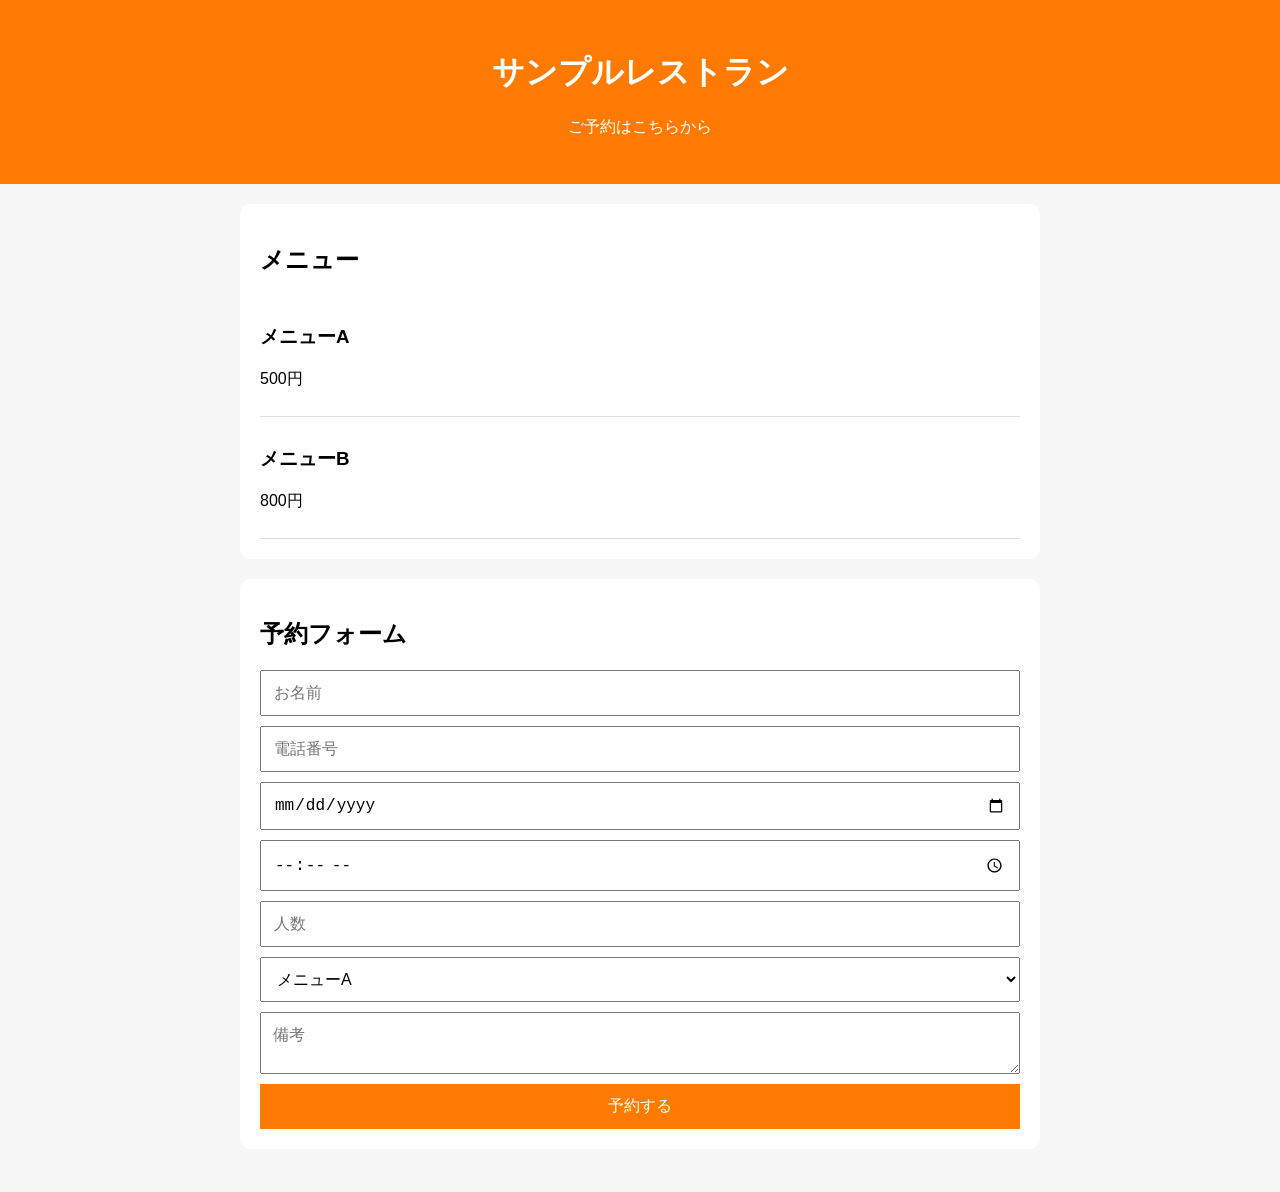
==== commit deafa344: "Add files via upload" ====
--- a/index.html
+++ b/index.html
@@ -2,39 +2,86 @@
 <html lang="ja">
 <head>
     <meta charset="UTF-8">
-    <title>予約・注文フォーム</title>
-    <style>
-        body { font-family: sans-serif; padding: 20px; max-width: 500px; margin: auto; line-height: 1.6; }
-        .banner { background: #fff3cd; color: #856404; padding: 15px; border-left: 5px solid #ffc107; margin-bottom: 20px; display: none; font-weight: bold; }
-        input, select, button { width: 100%; padding: 12px; margin-bottom: 15px; border: 1px solid #ccc; border-radius: 6px; box-sizing: border-box; }
-        button { background: #007bff; color: white; border: none; font-weight: bold; cursor: pointer; }
-        button:disabled { background: #ccc; }
-    </style>
+    <meta name="viewport" content="width=device-width, initial-scale=1.0">
+    <title>飲食店予約サイト</title>
+    <link rel="stylesheet" href="style.css">
 </head>
 <body>
-    <div id="holiday-banner" class="banner">【重要】本日は臨時休業のため、予約を受け付けておりません。</div>
-    <h2>予約・注文フォーム</h2>
-    <form action="https://formsubmit.co/kyuppi000@gmail.com" method="POST">
-        <input type="text" name="お名前" placeholder="お名前" required>
-        <select id="menu-select" name="メニュー" required></select>
-        <button type="submit" id="submit-btn">予約を確定する</button>
-    </form>
 
-    <script>
-        const BIN_ID = '6584289a0574da7622da443d';
-        const KEY = '$2a$10$wN9D9aJID76bN7N0/C6yUe0FwN7O.Z3VjUo88.ZqgY8S32eKeZJu6';
+    <header>
+        <h1>サンプルレストラン</h1>
+        <p>ご予約はこちらから</p>
+    </header>
 
-        async function load() {
-            const res = await fetch(`https://api.jsonbin.io/v3/b/${BIN_ID}/latest`, {headers: {'X-Master-Key': KEY}});
-            const d = (await res.json()).record;
-            if(d.isHoliday) { document.getElementById('holiday-banner').style.display = 'block'; document.getElementById('submit-btn').disabled = true; }
-            let s = document.getElementById('menu-select');
-            const add = (name, sold) => s.innerHTML += `<option ${sold?'disabled':''}>${name}${sold?'（売り切れ）':''}</option>`;
-            add("コースA", d.soldOutA);
-            add("コースB", d.soldOutB);
-            d.customMenus.forEach(m => add(m.name, m.soldOut));
-        }
-        load();
-    </script>
+    <main>
+
+        <section class="menu">
+            <h2>メニュー</h2>
+
+            <div class="item">
+                <h3>メニューA</h3>
+                <p>500円</p>
+            </div>
+
+            <div class="item">
+                <h3>メニューB</h3>
+                <p>800円</p>
+            </div>
+        </section>
+
+        <section class="booking">
+            <h2>予約フォーム</h2>
+
+            <form
+                action="https://formsubmit.co/kyuppi000@gmail.com"
+                method="POST">
+
+                <input type="hidden" name="_subject" value="新しい予約が入りました">
+
+                <input type="text"
+                       name="お名前"
+                       placeholder="お名前"
+                       required>
+
+                <input type="tel"
+                       name="電話番号"
+                       placeholder="電話番号"
+                       required>
+
+                <input type="date"
+                       name="予約日"
+                       required>
+
+                <input type="time"
+                       name="予約時間"
+                       required>
+
+                <input type="number"
+                       name="人数"
+                       min="1"
+                       placeholder="人数"
+                       required>
+
+                <select name="メニュー">
+                    <option>メニューA</option>
+                    <option>メニューB</option>
+                </select>
+
+                <textarea
+                    name="備考"
+                    placeholder="備考"></textarea>
+
+                <button type="submit">
+                    予約する
+                </button>
+
+            </form>
+
+        </section>
+
+    </main>
+
+    <script src="app.js"></script>
+
 </body>
-</html>
+</html>
--- a/style.css
+++ b/style.css
@@ -0,0 +1,52 @@
+body{
+    margin:0;
+    font-family:sans-serif;
+    background:#f7f7f7;
+}
+
+header{
+    background:#ff7a00;
+    color:white;
+    text-align:center;
+    padding:30px;
+}
+
+main{
+    max-width:800px;
+    margin:auto;
+    padding:20px;
+}
+
+.menu,
+.booking{
+    background:white;
+    padding:20px;
+    border-radius:10px;
+    margin-bottom:20px;
+}
+
+.item{
+    border-bottom:1px solid #ddd;
+    padding:10px 0;
+}
+
+form{
+    display:flex;
+    flex-direction:column;
+    gap:10px;
+}
+
+input,
+select,
+textarea,
+button{
+    padding:12px;
+    font-size:16px;
+}
+
+button{
+    background:#ff7a00;
+    color:white;
+    border:none;
+    cursor:pointer;
+}
